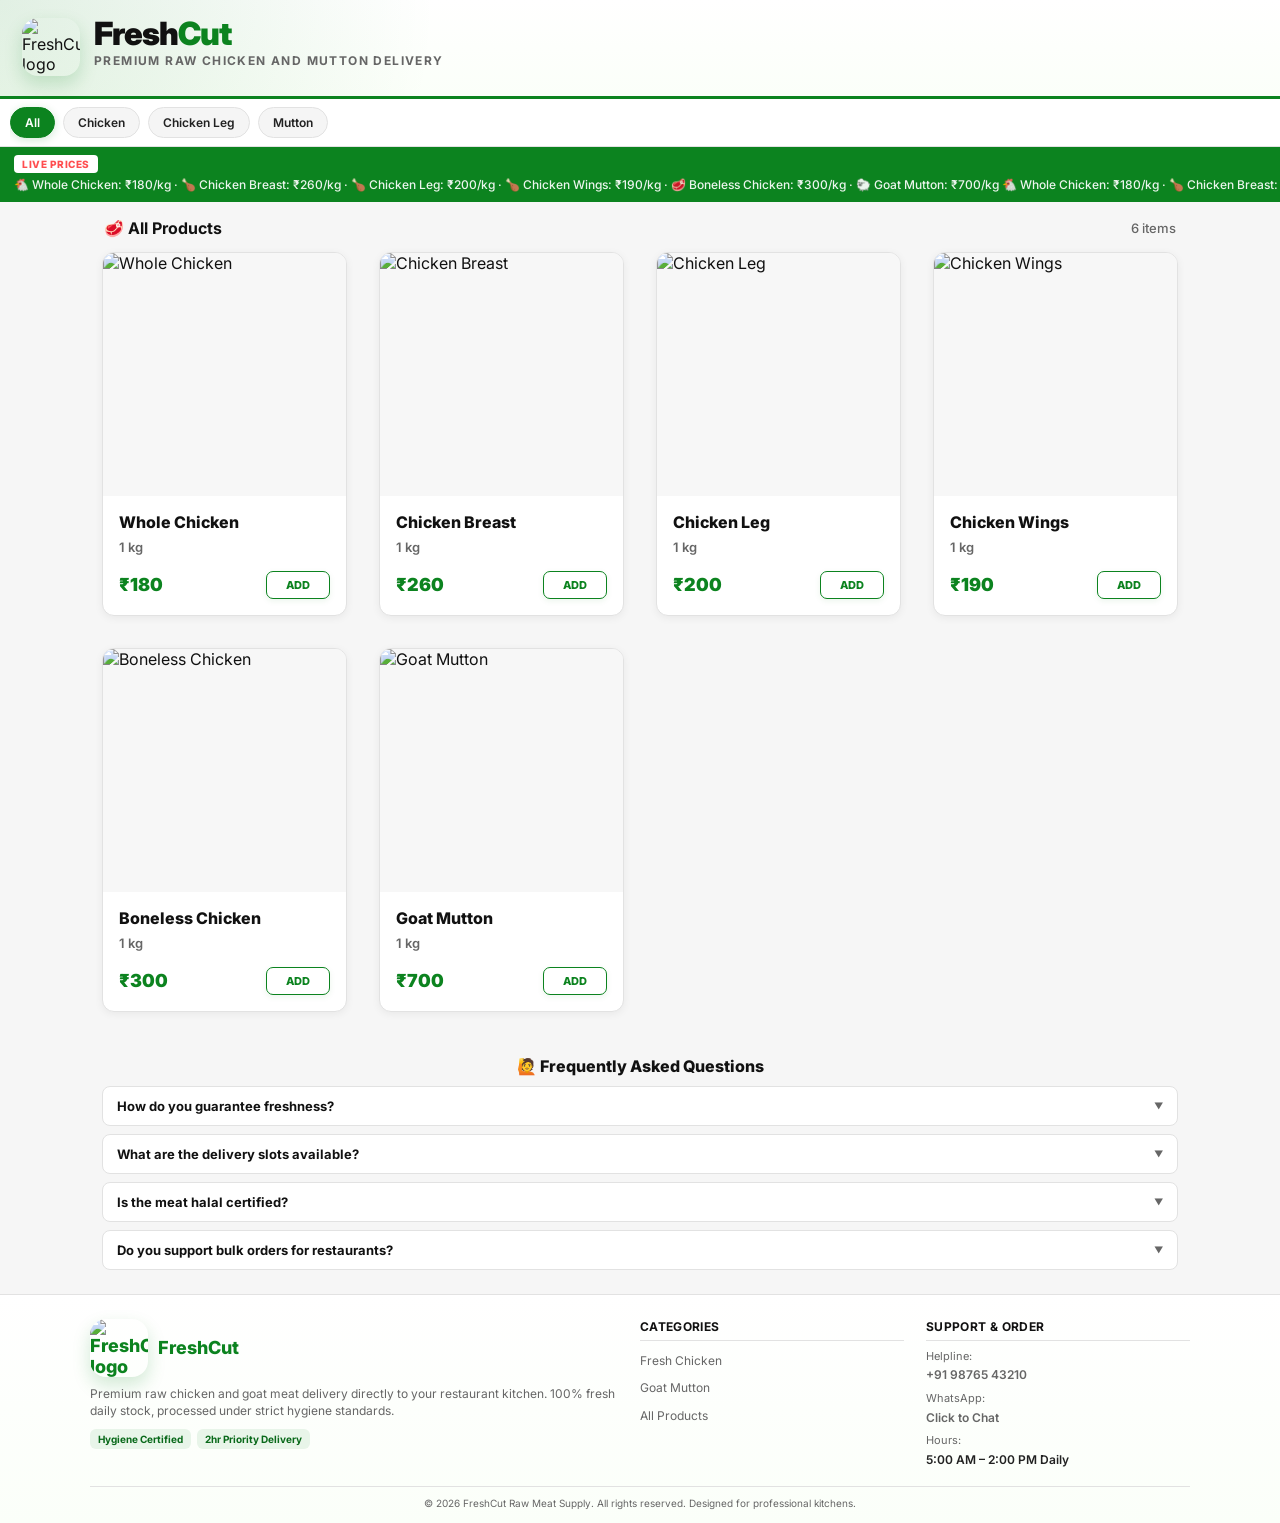
==== index.html @ cfd69680 "food deliver" ====
<!DOCTYPE html>
<html lang="en">
<head>
  <meta charset="UTF-8"/>
  <meta name="viewport" content="width=device-width, initial-scale=1.0, maximum-scale=1.0"/>
  <title>FreshCut – Raw Chicken & Meat Delivery</title>
  <meta name="description" content="Order fresh raw chicken and meat delivered to your restaurant. Daily fresh stock, best prices – like Blinkit for meat!"/>
  <link rel="preconnect" href="https://fonts.googleapis.com"/>
  <link rel="preconnect" href="https://fonts.gstatic.com" crossorigin/>
  <link href="https://fonts.googleapis.com/css2?family=Inter:wght@300;400;500;600;700;800&display=swap" rel="stylesheet"/>
  <link rel="stylesheet" href="customer.css"/>
</head>
<body>

<!-- ═══════════ HEADER ═══════════ -->
<header class="header" id="header">
  <div class="header-brand-row">
    <div class="logo-wrap">
      <div class="logo-large">
        <img
          class="logo-image-large"
          src="https://dummyimage.com/160x160/0c831f/ffffff&text=FreshCut"
          alt="FreshCut logo"
        />
        <div class="logo-copy-large">
          <h1 class="logo-text-large">Fresh<span>Cut</span></h1>
          <p class="logo-tagline-large">Premium raw chicken and mutton delivery</p>
        </div>
      </div>
    </div>
  </div>
  <!-- Hidden input to prevent JS errors -->
  <input type="hidden" id="searchInput" value="" />
</header>

<!-- ═══════════ CATEGORY CHIPS ═══════════ -->
<div class="categories-wrap">
  <div class="categories-scroll" id="categoriesScroll">
    <button class="cat-chip active" data-cat="all" id="catAll">All</button>
    <button class="cat-chip" data-cat="chicken" id="catChicken">Chicken</button>
    <button class="cat-chip" data-cat="chicken-leg" id="catChickenLeg">Chicken Leg</button>
    <button class="cat-chip" data-cat="mutton" id="catMutton">Mutton</button>
  </div>
</div>

<!-- ═══════════ LIVE PRICE TICKER ═══════════ -->
<div class="price-ticker" id="priceTicker">
  <span class="ticker-label">LIVE PRICES</span>
  <div class="ticker-scroll" id="tickerScroll">Loading…</div>
</div>

<!-- ═══════════ PRODUCTS ═══════════ -->
<main class="main-wrap">
  <div class="section-label" id="sectionLabel">
    <span id="sectionLabelText"> All Products</span>
    <span class="section-count" id="sectionCount"></span>
  </div>
  <div class="products-grid" id="productsGrid">
    <div class="skel-card"></div>
    <div class="skel-card"></div>
    <div class="skel-card"></div>
    <div class="skel-card"></div>
    <div class="skel-card"></div>
    <div class="skel-card"></div>
  </div>
</main>

<!-- ═══════════ CART BAR ═══════════ -->
<div class="cart-bar" id="cartBar" style="display:none;">
  <div class="cart-bar-info">
    <span class="cart-bar-count" id="cartCount">0 items</span>
    <span class="cart-bar-sub">added to order</span>
  </div>
  <button class="cart-bar-btn" id="cartBarBtn">
    View Order · <span id="cartTotal">₹0</span> →
  </button>
</div>

<!-- ═══════════ ORDER MODAL ═══════════ -->
<div class="modal-overlay" id="orderModal">
  <div class="modal-sheet">
    <div class="sheet-handle"></div>
    <button class="modal-close" id="modalClose">✕</button>

    <div class="modal-header-area">
      <h2 class="modal-title">Your Order</h2>
      <p class="modal-sub">Confirm items & fill details</p>
    </div>

    <!-- Cart items summary -->
    <div class="cart-items-list" id="cartItemsList"></div>

    <div class="modal-divider"></div>
    <h3 class="form-section-title">📍 Delivery Details</h3>

    <form class="order-form" id="orderForm" novalidate>
      <div class="form-group">
        <label class="form-label required" for="restaurantName">Restaurant / Shop Name</label>
        <input type="text" id="restaurantName" class="form-input" placeholder="e.g. Hotel Spice Garden"/>
      </div>
      <div class="form-group">
        <label class="form-label required" for="address">Full Address</label>
        <textarea id="address" class="form-input" rows="2" placeholder="Street, Locality, Area"></textarea>
      </div>
      <div class="form-row2">
        <div class="form-group">
          <label class="form-label required" for="pinCode">Pin Code</label>
          <input type="tel" id="pinCode" class="form-input" placeholder="560001" maxlength="6"/>
        </div>
        <div class="form-group">
          <label class="form-label required" for="phone">Phone No.</label>
          <input type="tel" id="phone" class="form-input" placeholder="9876543210" maxlength="10"/>
        </div>
      </div>
      <div class="form-group">
        <label class="form-label" for="contactName">Contact Name <span class="opt-tag">(optional)</span></label>
        <input type="text" id="contactName" class="form-input" placeholder="Your name"/>
      </div>
      <div class="form-group">
        <label class="form-label required" for="deliverySlot">Preferred Delivery Slot</label>
        <select id="deliverySlot" class="form-input">
          <option value="Morning (6:00 AM - 8:00 AM)">Morning (6:00 AM - 8:00 AM)</option>
          <option value="Mid-Morning (9:00 AM - 11:00 AM)" selected>Mid-Morning (9:00 AM - 11:00 AM)</option>
          <option value="Afternoon (12:00 PM - 2:00 PM)">Afternoon (12:00 PM - 2:00 PM)</option>
        </select>
      </div>
      <div class="form-group">
        <label class="form-label" for="orderNote">Instructions <span class="opt-tag">(optional)</span></label>
        <textarea id="orderNote" class="form-input" rows="2" placeholder="Cutting style, skin-on/off, etc."></textarea>
      </div>

      <!-- Coupon / Promo code section -->
      <div class="promo-wrap">
        <label class="promo-label">🏷️ Have a Coupon Code?</label>
        <div class="promo-row">
          <input type="text" id="promoInput" class="promo-input" placeholder="e.g. FRESH10" />
          <button type="button" id="promoApplyBtn" class="promo-btn">Apply</button>
        </div>
        <div id="promoMessage" class="promo-message" style="display:none;"></div>
      </div>

      <div class="order-bill-row">
        <div class="bill-label">Total Bill</div>
        <div class="bill-amount" id="formTotal">₹0</div>
      </div>

      <button type="submit" class="btn-place-order" id="submitBtn">
        <span id="submitText">Place Order</span>
        <span id="submitSpinner" class="spinner" style="display:none;"></span>
      </button>
    </form>
  </div>
</div>

<!-- ═══════════ SUCCESS ═══════════ -->
<div class="success-screen" id="successOverlay" style="display:none;">
  <div class="success-inner">
    <div class="success-tick">✅</div>
    <h2>Order Placed!</h2>
    <p>We'll contact you on <strong id="confirmPhone"></strong> to confirm.</p>
    <div class="success-id">Order ID<br/><strong id="confirmOrderId"></strong></div>
    <button class="btn-place-order" id="newOrderBtn" style="max-width:260px;margin:auto;">Order Again</button>
  </div>
</div>

<!-- ═══════════ PRODUCT DETAIL MODAL ═══════════ -->
<div class="pd-modal-overlay" id="productDetailModal">
  <div class="pd-modal-card">
    <button class="pd-close" id="pdCloseBtn">✕</button>
    <div class="pd-image">
      <img id="pdImg" src="" alt="Product Image" />
    </div>
    <div class="pd-body">
      <span class="pd-category-tag" id="pdCategory">Category</span>
      <h2 class="pd-name" id="pdName">Product Name</h2>
      <div class="pd-meta">
        <div class="pd-price" id="pdPrice">₹0</div>
        <div class="pd-unit" id="pdUnit">1 kg</div>
      </div>
      <div>
        <h4 class="pd-desc-title">Description & Quality</h4>
        <p class="pd-desc-text" id="pdDescription">Our premium raw meat is fresh, tender, and hygienically cut daily. Never frozen, preserving maximum flavor, moisture, and nutritional value.</p>
      </div>
      <div>
        <h4 class="pd-desc-title">Storage Instructions</h4>
        <p class="pd-desc-text">Store at temperatures below 4°C. Consume within 24 hours of delivery for absolute best quality.</p>
      </div>
      <div class="pd-action-box" id="pdActionBox">
        <!-- Will hold add/stepper HTML dynamically -->
      </div>
    </div>
  </div>
</div>

<!-- ═══════════ FAQ SECTION ═══════════ -->
<section class="faq-section">
  <h3 class="faq-title">🙋 Frequently Asked Questions</h3>
  <div class="faq-container">
    <div class="faq-item">
      <button class="faq-question">How do you guarantee freshness?</button>
      <div class="faq-answer">
        <p>We source all our chicken and mutton daily at 4:30 AM directly from certified local farms. The meat is cleaned, cut, packaged under temperature-controlled environments, and delivered directly to your doorstep within 2 hours. We never sell frozen or day-old stock.</p>
      </div>
    </div>
    <div class="faq-item">
      <button class="faq-question">What are the delivery slots available?</button>
      <div class="faq-answer">
        <p>We offer three priority slots: Early Morning (6:00 AM - 8:00 AM), Mid-Morning (9:00 AM - 11:00 AM), and Afternoon (12:00 PM - 2:00 PM). You can choose your preferred slot in the checkout form.</p>
      </div>
    </div>
    <div class="faq-item">
      <button class="faq-question">Is the meat halal certified?</button>
      <div class="faq-answer">
        <p>Yes, all our chicken and mutton products are 100% Halal certified and prepared following standard safety regulations in clean, sanitized facilities.</p>
      </div>
    </div>
    <div class="faq-item">
      <button class="faq-question">Do you support bulk orders for restaurants?</button>
      <div class="faq-answer">
        <p>Absolutely! Most of our regular customers are restaurants. You can register your restaurant details in our system to receive daily price updates. For custom bulk pricing above 20kg, please contact our support team.</p>
      </div>
    </div>
  </div>
</section>

<!-- ═══════════ FOOTER ═══════════ -->
<footer class="footer">
  <div class="footer-container">
    <div class="footer-brand-col">
      <div class="footer-logo">
        <img
          class="footer-logo-image"
          src="https://dummyimage.com/96x96/0c831f/ffffff&text=FC"
          alt="FreshCut logo"
        />
        <span>FreshCut</span>
      </div>
      <p class="footer-desc">Premium raw chicken and goat meat delivery directly to your restaurant kitchen. 100% fresh daily stock, processed under strict hygiene standards.</p>
      <div class="footer-badge-grid">
        <div class="footer-badge-item">Hygiene Certified</div>
        <div class="footer-badge-item">2hr Priority Delivery</div>
      </div>
    </div>
    
    <div class="footer-links-col">
      <h4>Categories</h4>
      <ul>
        <li><a href="#" onclick="document.getElementById('catChicken').click(); return false;">Fresh Chicken</a></li>
        <li><a href="#" onclick="document.getElementById('catMutton').click(); return false;">Goat Mutton</a></li>
        <li><a href="#" onclick="document.getElementById('catAll').click(); return false;">All Products</a></li>
      </ul>
    </div>
    
    <div class="footer-links-col">
      <h4>Support & Order</h4>
      <ul>
        <li><span class="footer-info-lbl">Helpline:</span> <a href="tel:+919876543210" class="footer-info-val">+91 98765 43210</a></li>
        <li><span class="footer-info-lbl">WhatsApp:</span> <a href="https://wa.me/919876543210" target="_blank" class="footer-info-val">Click to Chat</a></li>
        <li><span class="footer-info-lbl">Hours:</span> <span class="footer-info-val">5:00 AM – 2:00 PM Daily</span></li>
      </ul>
    </div>
  </div>
  <div class="footer-bottom">
    <p>&copy; 2026 FreshCut Raw Meat Supply. All rights reserved. Designed for professional kitchens.</p>
  </div>
</footer>

<script src="https://www.gstatic.com/firebasejs/9.23.0/firebase-app-compat.js"></script>
<script src="https://www.gstatic.com/firebasejs/9.23.0/firebase-firestore-compat.js"></script>
<script src="firebase-config.js"></script>
<script src="customer.js"></script>
</body>
</html>
---- customer.css ----
/* ============================================================
   FRESHCUT – BLINKIT-STYLE CUSTOMER CSS
   White bg · Blinkit green #0C831F · Yellow #F8C800
============================================================ */
*,
*::before,
*::after {
  box-sizing: border-box;
  margin: 0;
  padding: 0;
}

:root {
  --green: #0C831F;
  /* Blinkit Green */
  --green-dark: #09691A;
  --green-light: #e8f5e9;
  --green-glow: rgba(12, 131, 31, .18);
  --yellow: #F8C800;
  --yellow-bg: #FFFDE7;
  --bg: #f6f6f6;
  --white: #ffffff;
  --border: #e2e2e2;
  --border2: #cccccc;
  --text: #111111;
  --text2: #222222;
  --muted: #666666;
  --red: #e63946;
  --radius: 12px;
  --radius-lg: 20px;
  --font: 'Inter', sans-serif;
  --shadow: 0 2px 8px rgba(0, 0, 0, .06);
  --shadow-md: 0 6px 20px rgba(0, 0, 0, .1);
}

html {
  scroll-behavior: smooth;
}

body {
  font-family: var(--font);
  background: var(--bg);
  color: var(--text);
  min-height: 100vh;
  overflow-x: hidden;
  padding-bottom: 0;
}

body.cart-visible {
  padding-bottom: 80px;
}

/* ════ HEADER ════ */
/* ════ HEADER ════ */
.header {
  background:
    radial-gradient(circle at top left, rgba(12, 131, 31, .12), transparent 34%),
    linear-gradient(180deg, #ffffff 0%, #fbfff9 100%);
  box-shadow: 0 1px 12px rgba(0, 0, 0, .05);
  padding: 18px 16px 20px;
  text-align: left;
  border-bottom: 3px solid var(--green);
}

.header-brand-row {
  display: flex;
  align-items: center;
  justify-content: space-between;
  gap: 16px;
  max-width: 1100px;
  margin: 0 auto;
}

.logo-large {
  display: flex;
  align-items: center;
  gap: 14px;
}

.logo-image-large,
.footer-logo-image {
  display: block;
  width: 58px;
  height: 58px;
  border-radius: 16px;
  object-fit: cover;
  box-shadow: 0 8px 18px rgba(12, 131, 31, .18);
}

.logo-copy-large {
  display: flex;
  flex-direction: column;
  gap: 3px;
}

.logo-text-large {
  font-size: 32px;
  font-weight: 900;
  color: var(--text);
  letter-spacing: -1px;
  line-height: 1;
}

.logo-text-large span {
  color: var(--green);
}

.logo-tagline-large {
  font-size: 12px;
  color: var(--muted);
  font-weight: 700;
  text-transform: uppercase;
  letter-spacing: 1.4px;
}

.delivery-badge-wrap {
  display: flex;
  flex-direction: column;
  align-items: flex-end;
  gap: 5px;
  flex-shrink: 0;
  background: linear-gradient(135deg, rgba(12, 131, 31, .1), rgba(12, 131, 31, .03));
  border: 1px solid rgba(12, 131, 31, .2);
  border-radius: 14px;
  padding: 7px 8px;
  box-shadow: 0 8px 18px rgba(12, 131, 31, .1);
}

.delivery-badge-large {
  background: #fff;
  color: var(--green-dark);
  font-size: 10px;
  font-weight: 800;
  padding: 5px 9px;
  border-radius: 999px;
  letter-spacing: .4px;
  text-transform: uppercase;
  display: inline-block;
  line-height: 1;
}

.delivery-badge-small {
  background: rgba(12, 131, 31, .14);
  color: var(--green-dark);
  border: 1px solid rgba(12, 131, 31, .22);
  font-size: 10px;
  font-weight: 700;
  padding: 5px 8px;
  border-radius: 999px;
  letter-spacing: .3px;
  line-height: 1;
}

.header-visuals {
  max-width: 1100px;
  margin: 16px auto 0;
  display: grid;
  grid-template-columns: repeat(2, minmax(0, 1fr));
  gap: 12px;
}

.header-visual-card {
  position: relative;
  overflow: hidden;
  border-radius: 18px;
  min-height: 150px;
  box-shadow: 0 10px 24px rgba(0, 0, 0, .08);
  background: #f7f7f7;
}

.header-visual-card img {
  display: block;
  width: 100%;
  height: 100%;
  object-fit: cover;
  aspect-ratio: 16 / 9;
}

.header-visual-card::after {
  content: '';
  position: absolute;
  inset: 0;
  background: linear-gradient(180deg, transparent 35%, rgba(0, 0, 0, .5) 100%);
}

.header-visual-card figcaption {
  position: absolute;
  left: 12px;
  right: 12px;
  bottom: 10px;
  z-index: 1;
  color: #fff;
  font-size: 13px;
  font-weight: 700;
  letter-spacing: .2px;
}

@media (max-width: 700px) {
  .header-brand-row {
    flex-direction: column;
    align-items: flex-start;
  }

  .delivery-badge-wrap {
    align-items: flex-start;
    width: auto;
  }

  .header-visuals {
    grid-template-columns: 1fr;
  }
}

@media (max-width: 480px) {
  .header {
    padding: 16px 12px 18px;
  }

  .logo-large {
    gap: 12px;
  }

  .logo-image-large,
  .footer-logo-image {
    width: 52px;
    height: 52px;
    border-radius: 14px;
  }

  .logo-text-large {
    font-size: 26px;
  }

  .logo-tagline-large {
    font-size: 11px;
    letter-spacing: 1px;
  }

  .delivery-badge-large,
  .delivery-badge-small {
    width: auto;
    text-align: center;
  }

  .header-visual-card {
    min-height: 130px;
  }
}

/* ════ CATEGORIES ════ */
.categories-wrap {
  background: var(--white);
  border-bottom: 1px solid var(--border);
  padding: 0 10px;
  position: sticky;
  top: 0;
  z-index: 90;
}

.categories-scroll {
  display: flex;
  justify-content: center;
  gap: 8px;
  overflow-x: auto;
  padding: 8px 0;
  scrollbar-width: none;
}

.categories-scroll::-webkit-scrollbar {
  display: none;
}

.cat-chip {
  flex-shrink: 0;
  background: #f5f5f5;
  border: 1px solid var(--border);
  border-radius: 50px;
  /* Round pill style like Blinkit */
  padding: 7px 14px;
  font-family: var(--font);
  font-size: 12px;
  font-weight: 600;
  color: var(--text2);
  cursor: pointer;
  transition: all .2s ease;
  white-space: nowrap;
}

.cat-chip:hover {
  border-color: var(--green);
  color: var(--green);
}

.cat-chip.active {
  background: var(--green);
  border-color: var(--green);
  color: #fff;
  box-shadow: 0 2px 8px var(--green-glow);
}

@media (min-width: 992px) {
  .header {
    padding-left: 22px;
    padding-right: 22px;
  }

  .header-brand-row {
    max-width: none;
    margin: 0;
    justify-content: flex-start;
  }

  .logo-wrap,
  .logo-large,
  .logo-copy-large {
    align-items: flex-start;
    text-align: left;
  }

  .categories-scroll {
    justify-content: flex-start;
  }
}

/* ════ PRICE TICKER ════ */
.price-ticker {
  background: var(--green);
  display: flex;
  flex-direction: column;
  align-items: flex-start;
  gap: 4px;
  padding: 8px 14px 10px;
  overflow: hidden;
}

.ticker-label {
  font-size: 10px;
  font-weight: 800;
  color: #ff4d4f;
  white-space: nowrap;
  background: #fff;
  padding: 3px 8px;
  border-radius: 4px;
  letter-spacing: .5px;
  flex-shrink: 0;
}

.ticker-scroll {
  width: 100%;
  font-size: 12px;
  color: rgba(255, 255, 255, .92);
  white-space: nowrap;
  font-weight: 500;
  animation: ticker 5s linear infinite;
}

@keyframes ticker {
  0% {
    transform: translateX(0);
  }

  100% {
    transform: translateX(-50%);
  }
}

/* ════ MAIN WRAP ════ */
.main-wrap {
  max-width: 1100px;
  margin: auto;
  padding: 16px 12px 20px;
}

.section-label {
  display: flex;
  align-items: center;
  justify-content: space-between;
  font-size: 16px;
  font-weight: 700;
  color: var(--text);
  margin-bottom: 14px;
  padding: 0 2px;
}

.section-count {
  font-size: 13px;
  color: var(--muted);
  font-weight: 500;
}

/* ════ PRODUCTS GRID – Spacious and Bold ════ */
.products-grid {
  display: grid;
  grid-template-columns: repeat(2, 1fr);
  gap: 20px;
  /* Increased mobile gap */
}

@media (min-width: 600px) {
  .products-grid {
    grid-template-columns: repeat(2, 1fr);
    gap: 24px;
  }
}

@media (min-width: 800px) {
  .products-grid {
    grid-template-columns: repeat(3, 1fr);
    gap: 28px;
  }
}

@media (min-width: 1050px) {
  .products-grid {
    grid-template-columns: repeat(4, 1fr);
    gap: 32px;
  }
}

/* Skeleton */
.skel-card {
  background: #e0e0e0;
  border-radius: var(--radius);
  height: 280px;
  animation: skelPulse 1.4s ease-in-out infinite;
}

@keyframes skelPulse {

  0%,
  100% {
    opacity: .5;
  }

  50% {
    opacity: 1;
  }
}

/* ════ PRODUCT CARD – Blinkit style ════ */
.product-card {
  background: var(--white);
  border: 1.5px solid var(--border);
  border-radius: var(--radius);
  overflow: hidden;
  position: relative;
  transition: all .2s ease;
  box-shadow: var(--shadow);
}

.product-card:hover {
  box-shadow: var(--shadow-md);
  transform: translateY(-4px);
  border-color: var(--green);
}

.product-card.unavailable {
  opacity: .7;
  pointer-events: none;
}

.product-card.unavailable .pc-photo img,
.product-card.unavailable .pc-body {
  filter: blur(1.4px);
}

.product-card.in-cart {
  border-color: var(--green);
}

/* Photo area */
.pc-photo {
  width: 100%;
  aspect-ratio: 1 / 1;
  overflow: hidden;
  background: #f7f7f7;
  position: relative;
}

.pc-photo img {
  width: 100%;
  height: 100%;
  object-fit: cover;
  transition: transform .3s ease;
}

.product-card:hover .pc-photo img {
  transform: scale(1.05);
}

.pc-photo-emoji {
  width: 100%;
  aspect-ratio: 1 / 1;
  display: flex;
  align-items: center;
  justify-content: center;
  font-size: 52px;
  background: linear-gradient(135deg, #f0fdf0, #e8f5e9);
}

/* Stock badge */
.pc-stock {
  position: absolute;
  top: 8px;
  left: 8px;
  font-size: 9px;
  font-weight: 700;
  padding: 3px 7px;
  border-radius: 4px;
  letter-spacing: .3px;
}

.pc-stock.out {
  background: #c1121f;
  color: #fff;
}

/* Body */
.pc-body {
  padding: 16px;
  display: flex;
  flex-direction: column;
  gap: 6px;
}

.pc-name {
  font-size: 16px;
  font-weight: 800;
  color: var(--text);
  line-height: 1.3;
}

.pc-unit {
  font-size: 13px;
  color: var(--muted);
  font-weight: 600;
}

.pc-price {
  font-size: 18px;
  font-weight: 900;
  color: var(--green);
  margin-top: 0;
}

/* Price + action row */
.pc-bottom-row {
  margin-top: 10px;
  display: flex;
  align-items: center;
  justify-content: space-between;
  gap: 10px;
}

/* Action wrapping */
.pc-action-wrap {
  width: auto;
  margin-top: 0;
  margin-left: auto;
}

/* ADD button - Blinkit Green Outlined */
.add-btn {
  background: #ffffff;
  border: 1.5px solid var(--green);
  border-radius: 7px;
  color: var(--green);
  font-family: var(--font);
  font-size: 11px;
  font-weight: 800;
  text-transform: uppercase;
  letter-spacing: .3px;
  padding: 6px 12px;
  cursor: pointer;
  transition: all .2s ease;
  width: auto;
  min-width: 64px;
  text-align: center;
  box-shadow: 0 2px 6px rgba(12, 131, 31, .08);
}

.add-btn:hover {
  background: var(--green-light);
}

/* Qty stepper — Bright green filled */
.qty-controls {
  display: flex;
  align-items: center;
  justify-content: space-between;
  background: var(--green);
  border-radius: 7px;
  overflow: hidden;
  width: auto;
  box-shadow: 0 4px 12px var(--green-glow);
}

.qty-btn {
  background: none;
  border: none;
  color: #fff;
  font-size: 18px;
  font-weight: 800;
  width: 28px;
  height: 28px;
  cursor: pointer;
  display: flex;
  align-items: center;
  justify-content: center;
  transition: background .15s;
  font-family: var(--font);
}

.qty-btn:hover {
  background: var(--green-dark);
}

.qty-value {
  color: #fff;
  font-size: 12px;
  font-weight: 800;
  text-align: center;
  min-width: 24px;
}

/* ════ CART BAR – Blinkit style ════ */
.cart-bar {
  position: fixed;
  bottom: 0;
  left: 0;
  right: 0;
  z-index: 200;
  background: var(--green);
  padding: 12px 20px;
  display: flex;
  align-items: center;
  justify-content: space-between;
  box-shadow: 0 -3px 16px rgba(12, 131, 31, .3);
  animation: slideUp .3s ease;
}

@keyframes slideUp {
  from {
    transform: translateY(100%);
  }

  to {
    transform: translateY(0);
  }
}

.cart-bar-info {
  display: flex;
  flex-direction: column;
}

.cart-bar-count {
  font-size: 15px;
  font-weight: 700;
  color: #fff;
}

.cart-bar-sub {
  font-size: 11px;
  color: rgba(255, 255, 255, .8);
}

.cart-bar-btn {
  background: #fff;
  border: none;
  border-radius: 10px;
  color: var(--green);
  font-family: var(--font);
  font-size: 14px;
  font-weight: 800;
  padding: 11px 20px;
  cursor: pointer;
  transition: all .2s;
  white-space: nowrap;
}

.cart-bar-btn:hover {
  background: var(--green-light);
}

/* ════ MODAL / BOTTOM SHEET ════ */
.modal-overlay {
  display: none;
  position: fixed;
  inset: 0;
  z-index: 300;
  background: rgba(0, 0, 0, .45);
  backdrop-filter: blur(4px);
  align-items: flex-end;
  justify-content: center;
}

.modal-overlay.open {
  display: flex;
  animation: fadeIn .2s ease;
}

@keyframes fadeIn {
  from {
    opacity: 0;
  }

  to {
    opacity: 1;
  }
}

@media (min-width: 600px) {
  .modal-overlay {
    align-items: center;
    padding: 20px;
  }
}

.modal-sheet {
  background: var(--white);
  border-radius: 20px 20px 0 0;
  width: 100%;
  max-width: 540px;
  max-height: 92vh;
  overflow-y: auto;
  padding: 8px 18px 36px;
  position: relative;
  animation: sheetUp .3s ease;
  scrollbar-width: thin;
}

@media (min-width: 600px) {
  .modal-sheet {
    border-radius: 20px;
    max-height: 88vh;
  }
}

@keyframes sheetUp {
  from {
    transform: translateY(50px);
    opacity: 0;
  }

  to {
    transform: translateY(0);
    opacity: 1;
  }
}

.sheet-handle {
  width: 40px;
  height: 4px;
  background: #ddd;
  border-radius: 2px;
  margin: 10px auto 16px;
}

.modal-close {
  position: absolute;
  top: 14px;
  right: 16px;
  background: #f2f2f2;
  border: none;
  color: #555;
  width: 32px;
  height: 32px;
  border-radius: 50%;
  cursor: pointer;
  font-size: 13px;
  font-weight: 700;
  display: flex;
  align-items: center;
  justify-content: center;
  transition: all .18s;
}

.modal-close:hover {
  background: var(--red);
  color: #fff;
}

.modal-header-area {
  margin-bottom: 16px;
}

.modal-title {
  font-size: 20px;
  font-weight: 800;
  color: var(--text);
  margin-bottom: 2px;
}

.modal-sub {
  font-size: 13px;
  color: var(--muted);
}

/* Cart items list in modal */
.cart-items-list {
  margin-bottom: 4px;
}

.cart-item-row {
  display: flex;
  align-items: center;
  gap: 12px;
  padding: 10px 0;
  border-bottom: 1px solid var(--border);
}

.cart-item-img {
  width: 52px;
  height: 52px;
  border-radius: 8px;
  object-fit: cover;
  background: #f2f2f2;
  flex-shrink: 0;
}

.cart-item-img-emoji {
  width: 52px;
  height: 52px;
  border-radius: 8px;
  background: var(--green-light);
  display: flex;
  align-items: center;
  justify-content: center;
  font-size: 26px;
  flex-shrink: 0;
}

.cart-item-info {
  flex: 1;
}

.cart-item-name {
  font-size: 14px;
  font-weight: 700;
  margin-bottom: 2px;
}

.cart-item-price {
  font-size: 12px;
  color: var(--muted);
}

.cart-item-total {
  font-size: 15px;
  font-weight: 800;
  color: var(--green);
}

.modal-divider {
  height: 8px;
  background: #f2f2f2;
  margin: 16px -18px;
}

.form-section-title {
  font-size: 16px;
  font-weight: 800;
  margin-bottom: 14px;
  color: var(--text);
}

/* Form */
.order-form {
  display: flex;
  flex-direction: column;
  gap: 14px;
}

.form-group {
  display: flex;
  flex-direction: column;
  gap: 5px;
}

.form-row2 {
  display: grid;
  grid-template-columns: 1fr 1fr;
  gap: 12px;
}

.form-label {
  font-size: 12px;
  font-weight: 700;
  color: #555;
}

.form-label.required::after {
  content: ' *';
  color: var(--red);
}

.opt-tag {
  color: var(--muted);
  font-weight: 400;
  font-size: 11px;
}

.form-input {
  background: #fafafa;
  border: 1.5px solid var(--border);
  border-radius: 10px;
  color: var(--text);
  font-family: var(--font);
  font-size: 15px;
  padding: 12px 13px;
  width: 100%;
  resize: none;
  outline: none;
  transition: border-color .2s;
}

.form-input:focus {
  border-color: var(--green);
  background: #fff;
}

.form-input.error {
  border-color: var(--red);
}

.form-input::placeholder {
  color: #bbb;
}

.order-bill-row {
  display: flex;
  justify-content: space-between;
  align-items: center;
  background: var(--green-light);
  border: 1.5px solid #c8e6c9;
  border-radius: 10px;
  padding: 14px 16px;
  margin-top: 4px;
}

.bill-label {
  font-size: 14px;
  font-weight: 600;
  color: var(--green-dark);
}

.bill-amount {
  font-size: 22px;
  font-weight: 800;
  color: var(--green);
}

.btn-place-order {
  background: var(--green);
  border: none;
  border-radius: 12px;
  color: #fff;
  font-family: var(--font);
  font-size: 16px;
  font-weight: 700;
  padding: 16px;
  cursor: pointer;
  width: 100%;
  display: flex;
  align-items: center;
  justify-content: center;
  gap: 8px;
  transition: all .2s;
  box-shadow: 0 4px 16px var(--green-glow);
  margin-top: 4px;
}

.btn-place-order:hover {
  background: var(--green-dark);
}

.btn-place-order:disabled {
  opacity: .6;
  cursor: not-allowed;
}

.spinner {
  width: 20px;
  height: 20px;
  border: 3px solid rgba(255, 255, 255, .3);
  border-top-color: #fff;
  border-radius: 50%;
  animation: spin .7s linear infinite;
}

@keyframes spin {
  to {
    transform: rotate(360deg);
  }
}

/* ════ SUCCESS ════ */
.success-screen {
  position: fixed;
  inset: 0;
  z-index: 400;
  background: var(--white);
  display: flex;
  align-items: center;
  justify-content: center;
  padding: 24px;
}

.success-inner {
  text-align: center;
  max-width: 360px;
  width: 100%;
}

.success-tick {
  font-size: 72px;
  margin-bottom: 16px;
  animation: popIn .4s cubic-bezier(0.175, .885, .32, 1.275);
}

@keyframes popIn {
  from {
    transform: scale(0);
    opacity: 0;
  }

  to {
    transform: scale(1);
    opacity: 1;
  }
}

.success-inner h2 {
  font-size: 26px;
  font-weight: 800;
  margin-bottom: 10px;
}

.success-inner p {
  font-size: 15px;
  color: var(--muted);
  line-height: 1.6;
  margin-bottom: 18px;
}

.success-id {
  background: var(--green-light);
  border: 1.5px solid #c8e6c9;
  border-radius: 10px;
  padding: 12px 16px;
  font-size: 13px;
  color: var(--green-dark);
  margin-bottom: 22px;
  word-break: break-all;
  line-height: 1.6;
}

.success-id strong {
  color: var(--green);
  font-size: 15px;
}

/* ════ FOOTER ════ */
.footer {
  background:
    linear-gradient(180deg, #ffffff 0%, #fbfff9 100%);
  border-top: 1px solid var(--border);
  padding: 24px 14px 14px;
  margin-top: 24px;
}

.footer-container {
  max-width: 1100px;
  margin: 0 auto;
  display: grid;
  grid-template-columns: 1fr;
  gap: 18px;
}

@media (min-width: 768px) {
  .footer-container {
    grid-template-columns: 2fr 1fr 1fr;
    gap: 22px;
  }
}

.footer-brand-col {
  display: flex;
  flex-direction: column;
  gap: 8px;
}

.footer-logo {
  display: flex;
  align-items: center;
  gap: 10px;
  font-size: 18px;
  font-weight: 800;
  color: var(--green);
}

.footer-logo span {
  line-height: 1;
}

.footer-desc {
  font-size: 12px;
  color: var(--muted);
  line-height: 1.45;
}

.footer-badge-grid {
  display: flex;
  gap: 6px;
  flex-wrap: wrap;
  margin-top: 2px;
}

.footer-badge-item {
  background: var(--green-light);
  color: var(--green-dark);
  font-size: 10px;
  font-weight: 700;
  padding: 4px 8px;
  border-radius: 6px;
}

.footer-links-col {
  display: flex;
  flex-direction: column;
  gap: 8px;
}

.footer-links-col h4 {
  font-size: 12px;
  font-weight: 700;
  color: var(--text);
  text-transform: uppercase;
  letter-spacing: .35px;
  padding-bottom: 6px;
  border-bottom: 1px solid var(--border);
}

.footer-links-col ul {
  list-style: none;
  display: flex;
  flex-direction: column;
  gap: 6px;
}

.footer-links-col a {
  font-size: 12px;
  color: var(--muted);
  text-decoration: none;
  transition: color .2s;
}

.footer-links-col li,
.footer-links-col a,
.footer-links-col span {
  line-height: 1.35;
}

.footer-links-col a:hover {
  color: var(--green);
}

.footer-info-lbl {
  font-size: 11px;
  color: var(--muted);
  display: block;
}

.footer-info-val {
  font-size: 12px;
  font-weight: 600;
  color: var(--text2);
  text-decoration: none;
}

a.footer-info-val:hover {
  color: var(--green);
}

.footer-bottom {
  max-width: 1100px;
  margin: 16px auto 0;
  padding-top: 10px;
  border-top: 1px solid var(--border);
  text-align: center;
  font-size: 10px;
  color: var(--muted);
}

@media (max-width: 767px) {
  body.cart-visible {
    padding-bottom: 96px;
  }

  .footer {
    padding-bottom: 12px;
  }

  .footer-container {
    gap: 16px;
  }

  .footer-brand-col,
  .footer-links-col,
  .footer-bottom {
    text-align: left;
  }

  .footer-logo {
    justify-content: flex-start;
  }
}

/* ════ TOAST ════ */
.toast {
  position: fixed;
  bottom: 90px;
  left: 50%;
  transform: translateX(-50%) translateY(20px);
  background: #1a1a1a;
  color: #fff;
  padding: 11px 22px;
  border-radius: 50px;
  font-size: 14px;
  font-weight: 600;
  z-index: 500;
  opacity: 0;
  pointer-events: none;
  transition: all .3s;
  white-space: nowrap;
  box-shadow: 0 6px 20px rgba(0, 0, 0, .2);
}

.toast.show {
  opacity: 1;
  transform: translateX(-50%) translateY(0);
}

.toast.success {
  background: var(--green);
}

.toast.error {
  background: var(--red);
}

/* ════ NO RESULTS ════ */
.no-results {
  grid-column: 1 / -1;
  text-align: center;
  padding: 48px 20px;
  color: var(--muted);
}

.no-results-icon {
  font-size: 48px;
  margin-bottom: 12px;
}

.no-results p {
  font-size: 15px;
}

/* ════ FAQ ACCORDIONS ════ */
.faq-section {
  max-width: 1100px;
  margin: 24px auto 0;
  padding: 0 12px;
}

.faq-title {
  font-size: 16px;
  font-weight: 800;
  color: var(--text);
  margin-bottom: 10px;
  text-align: center;
}

.faq-container {
  display: flex;
  flex-direction: column;
  gap: 8px;
}

.faq-item {
  background: var(--white);
  border: 1px solid var(--border);
  border-radius: 8px;
  overflow: hidden;
  transition: all .2s;
}

.faq-item:hover {
  border-color: var(--green);
}

.faq-question {
  width: 100%;
  background: none;
  border: none;
  display: flex;
  align-items: center;
  justify-content: space-between;
  padding: 11px 14px;
  font-family: var(--font);
  font-size: 13px;
  font-weight: 700;
  color: var(--text);
  cursor: pointer;
  text-align: left;
}

.faq-question::after {
  content: '▼';
  font-size: 9px;
  color: var(--muted);
  transition: transform .2s;
}

.faq-item.active .faq-question::after {
  transform: rotate(180deg);
  color: var(--green);
}

.faq-answer {
  max-height: 0;
  overflow: hidden;
  transition: max-height .25s ease-out;
  padding: 0 14px;
  font-size: 12px;
  color: var(--muted);
  line-height: 1.45;
}

.faq-item.active .faq-answer {
  padding-bottom: 10px;
}

/* ════ PRODUCT DETAIL MODAL ════ */
.pd-modal-overlay {
  display: none;
  position: fixed;
  inset: 0;
  z-index: 310;
  background: rgba(0, 0, 0, .5);
  align-items: center;
  justify-content: center;
  padding: 16px;
}

.pd-modal-card {
  background: var(--white);
  border-radius: 16px;
  width: 100%;
  max-width: 500px;
  overflow: hidden;
  position: relative;
  box-shadow: var(--shadow-md);
  animation: popInDetail .3s cubic-bezier(0.16, 1, 0.3, 1);
}

@keyframes popInDetail {
  from {
    transform: scale(0.95);
    opacity: 0;
  }

  to {
    transform: scale(1);
    opacity: 1;
  }
}

.pd-close {
  position: absolute;
  top: 14px;
  right: 14px;
  width: 32px;
  height: 32px;
  background: rgba(0, 0, 0, .4);
  color: #fff;
  border: none;
  border-radius: 50%;
  font-size: 16px;
  cursor: pointer;
  display: flex;
  align-items: center;
  justify-content: center;
  z-index: 10;
  transition: background .2s;
}

.pd-close:hover {
  background: rgba(0, 0, 0, .6);
}

.pd-image {
  width: 100%;
  aspect-ratio: 1.3 / 1;
  background: #f7f7f7;
  position: relative;
}

.pd-image img {
  width: 100%;
  height: 100%;
  object-fit: cover;
}

.pd-body {
  padding: 20px;
  display: flex;
  flex-direction: column;
  gap: 12px;
}

.pd-category-tag {
  background: var(--green-light);
  color: var(--green-dark);
  font-size: 11px;
  font-weight: 700;
  padding: 4px 10px;
  border-radius: 4px;
  align-self: flex-start;
  text-transform: uppercase;
}

.pd-name {
  font-size: 22px;
  font-weight: 800;
  color: var(--text);
}

.pd-meta {
  display: flex;
  align-items: center;
  justify-content: space-between;
  border-bottom: 1px solid var(--border);
  padding-bottom: 12px;
}

.pd-price {
  font-size: 22px;
  font-weight: 900;
  color: var(--green);
}

.pd-unit {
  font-size: 14px;
  color: var(--muted);
  font-weight: 600;
}

.pd-desc-title {
  font-size: 13px;
  font-weight: 700;
  text-transform: uppercase;
  color: var(--text2);
  letter-spacing: .5px;
}

.pd-desc-text {
  font-size: 14px;
  color: var(--muted);
  line-height: 1.6;
}

.pd-action-box {
  margin-top: 8px;
}

/* ════ PROMO CODE / COUPON ════ */
.promo-wrap {
  margin-top: 14px;
  background: #fafafa;
  border: 1px dashed var(--border2);
  border-radius: 8px;
  padding: 12px;
}

.promo-label {
  font-size: 12px;
  font-weight: 700;
  color: var(--text2);
  margin-bottom: 6px;
  display: block;
}

.promo-row {
  display: flex;
  gap: 8px;
}

.promo-input {
  flex-grow: 1;
  border: 1px solid var(--border);
  border-radius: 6px;
  padding: 8px 12px;
  font-family: var(--font);
  font-size: 13px;
  outline: none;
  text-transform: uppercase;
}

.promo-btn {
  background: #111;
  color: #fff;
  border: none;
  border-radius: 6px;
  padding: 8px 16px;
  font-family: var(--font);
  font-size: 13px;
  font-weight: 700;
  cursor: pointer;
  transition: background .2s;
}

.promo-btn:hover {
  background: var(--green);
}

.promo-message {
  font-size: 12px;
  margin-top: 6px;
  font-weight: 600;
}

.promo-message.success {
  color: var(--green);
}

.promo-message.error {
  color: var(--red);
}
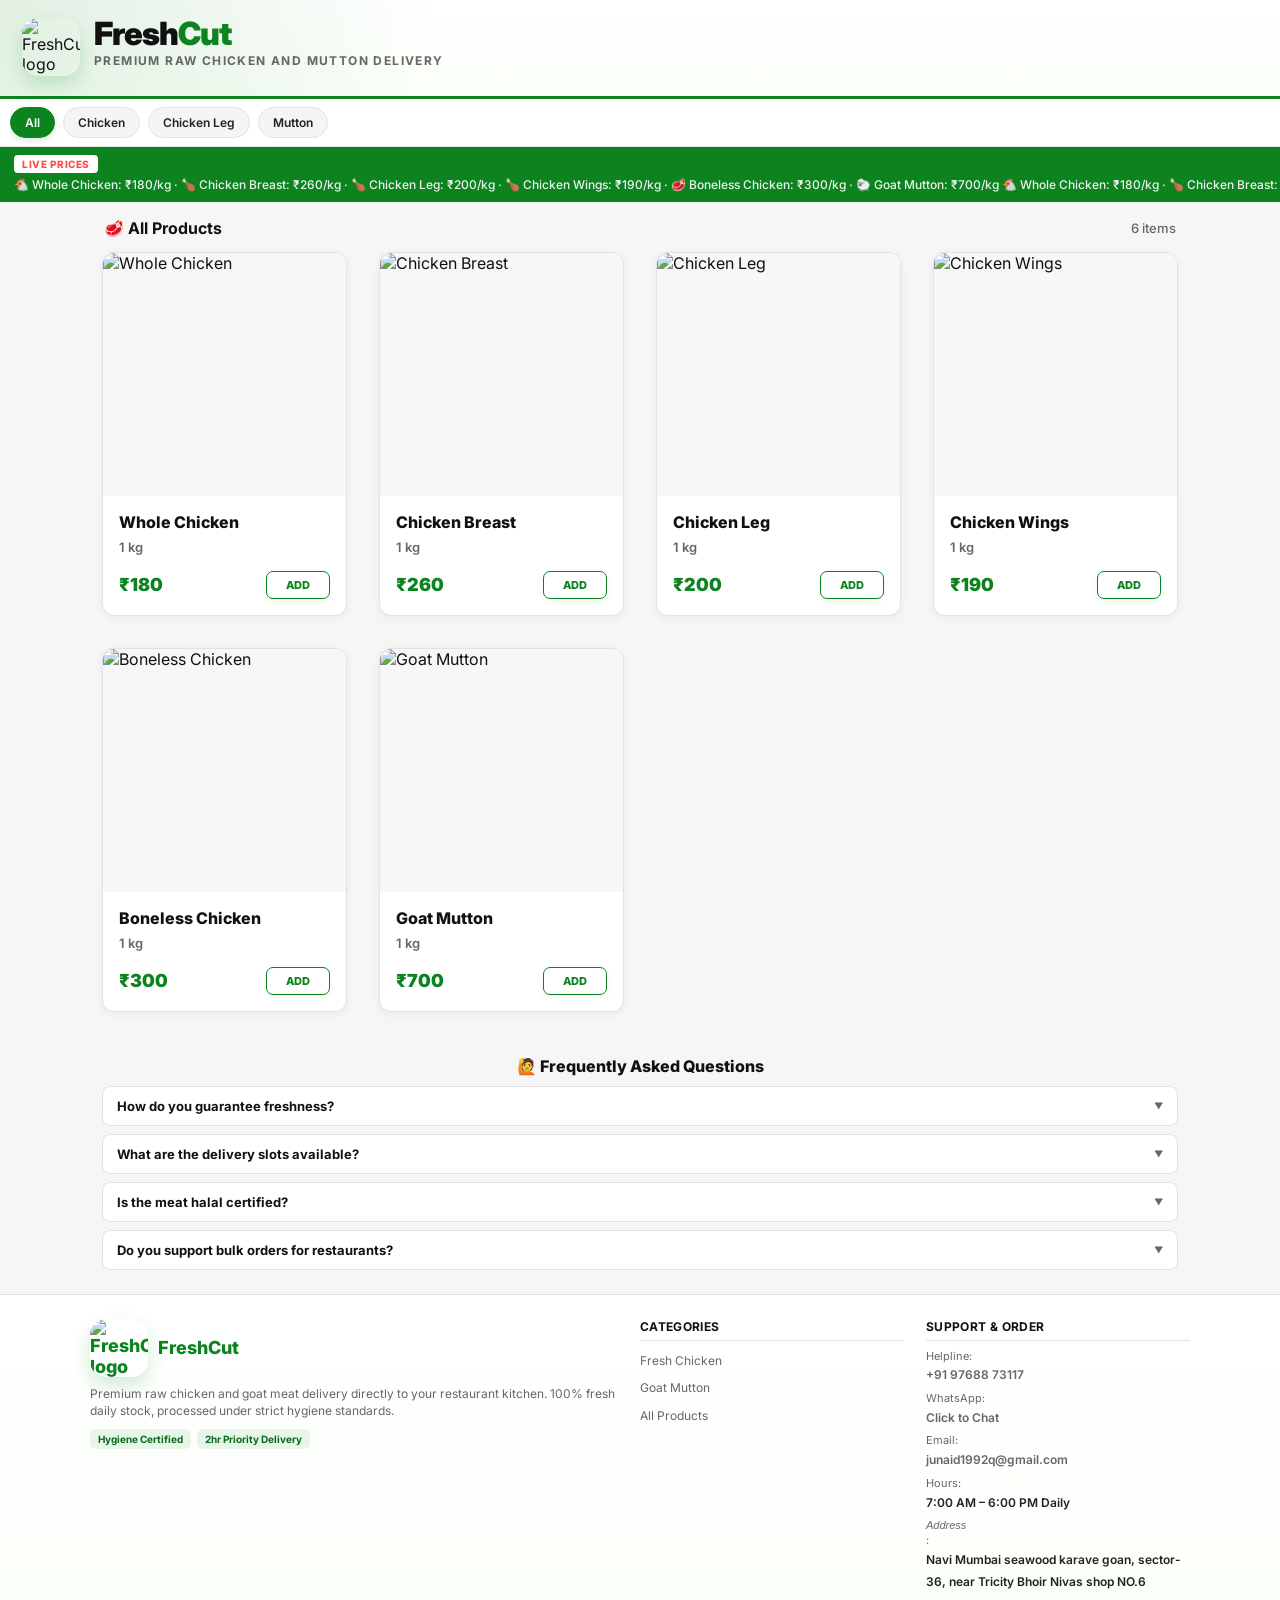
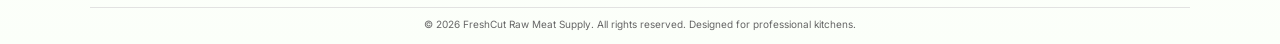
==== commit 1b2f2201: "food site" ====
--- a/index.html
+++ b/index.html
@@ -254,9 +254,11 @@
     <div class="footer-links-col">
       <h4>Support & Order</h4>
       <ul>
-        <li><span class="footer-info-lbl">Helpline:</span> <a href="tel:+919876543210" class="footer-info-val">+91 98765 43210</a></li>
-        <li><span class="footer-info-lbl">WhatsApp:</span> <a href="https://wa.me/919876543210" target="_blank" class="footer-info-val">Click to Chat</a></li>
-        <li><span class="footer-info-lbl">Hours:</span> <span class="footer-info-val">5:00 AM – 2:00 PM Daily</span></li>
+        <li><span class="footer-info-lbl">Helpline:</span> <a href="tel:+919768873117" class="footer-info-val">+91 97688 73117</a></li>
+        <li><span class="footer-info-lbl">WhatsApp:</span> <a href="https://wa.me/919768873117" target="_blank" class="footer-info-val">Click to Chat</a></li>
+        <li><span class="footer-info-lbl">Email:</span> <a href="mailto:junaid1992q@gmail.com" class="footer-info-val">junaid1992q@gmail.com</a></li>
+        <li><span class="footer-info-lbl">Hours:</span> <span class="footer-info-val">7:00 AM – 6:00 PM Daily</span></li>
+        <li><span class="footer-info-lbl"><address>Address</address>:</span> <span class="footer-info-val">Navi Mumbai seawood karave goan, sector-36, near Tricity Bhoir Nivas shop NO.6</span></li>
       </ul>
     </div>
   </div>
